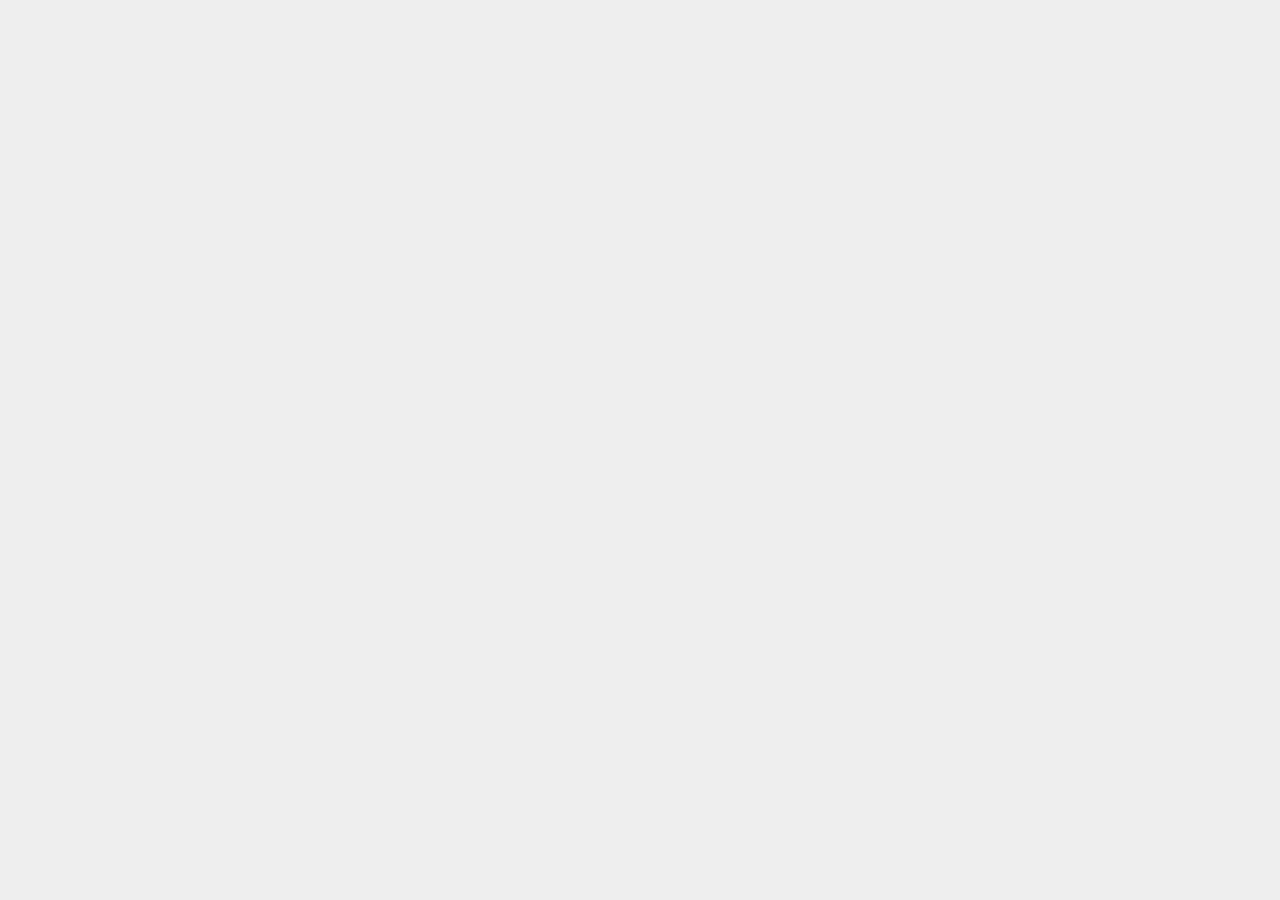
==== index.html @ 3e139305 "初期ファイル・構造作成。各ファイル基礎部分だけ" ====
<!DOCTYPE html>
<html>
	<head>
		<meta charset="utf-8">
		<title>百粁つむつむ</title>
		<meta name="viewport" content="width=device-width">
		<link rel="stylesheet" href="style.css">
	</head>
	<body>
		<div id="container">
			<span class="piece" id="center_piece"></span>
		</div>
		<script>
			function elm(id){
				return document.getElementById(id);
			}
		</script>
		<script src="util.js"></script>
	</body>
</html>
---- style.css ----
@font-face{
	font-family:'はんなり明朝';
	src:url("Hannari.otf");
}

body{
	color:#000;
	background-color:#EEE;
}

/* 外装コンテナ */
#container{
	position:absolute;
	top:0%;
	left:0%;
	bottom:0%;
	right:0%;
	width:100vmin;
	height:100vmin;
	margin:auto;
}

/*  */
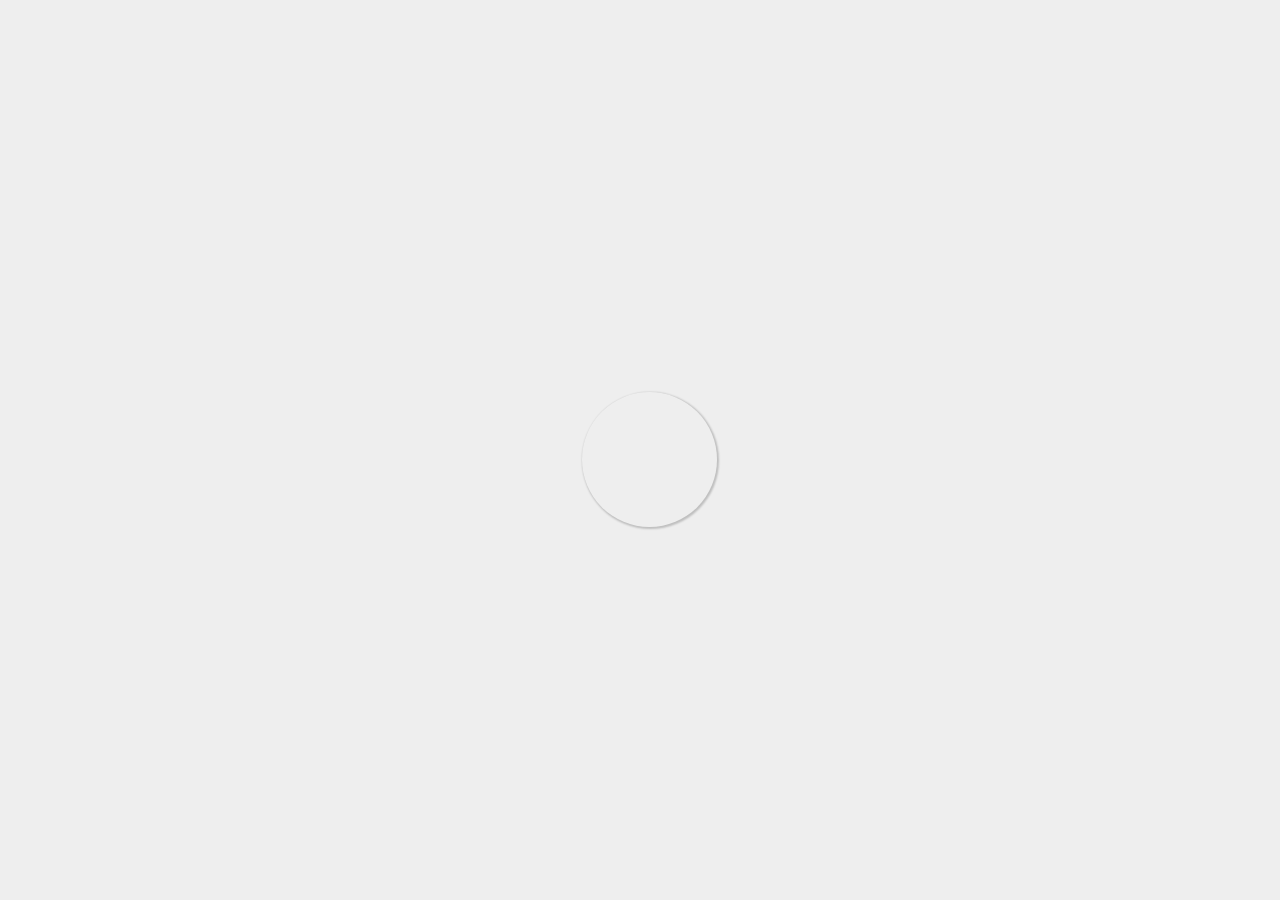
==== commit db324b64: "ソースファイル追加、センターピースを設計" ====
--- a/index.html
+++ b/index.html
@@ -8,7 +8,7 @@
 	</head>
 	<body>
 		<div id="container">
-			<span class="piece" id="center_piece"></span>
+			<span class="piece" id="centerPiece"></span>
 		</div>
 		<script>
 			function elm(id){
--- a/style.css
+++ b/style.css
@@ -20,4 +20,20 @@
 	margin:auto;
 }
 
-/*  */
+/* ピース */
+.piece{
+  display:inline-block;
+  position:absolute;
+  width:15%;
+  height:15%;
+  
+  background-color:#FFF;
+  box-shadow:1px 1px 2px 1px rgba(0,0,0,0.2);
+  border-radius:50%;
+}
+
+#centerPiece{
+  top:43.5%;
+  left:43.5%;
+  background:url('./src/point_black.png');
+}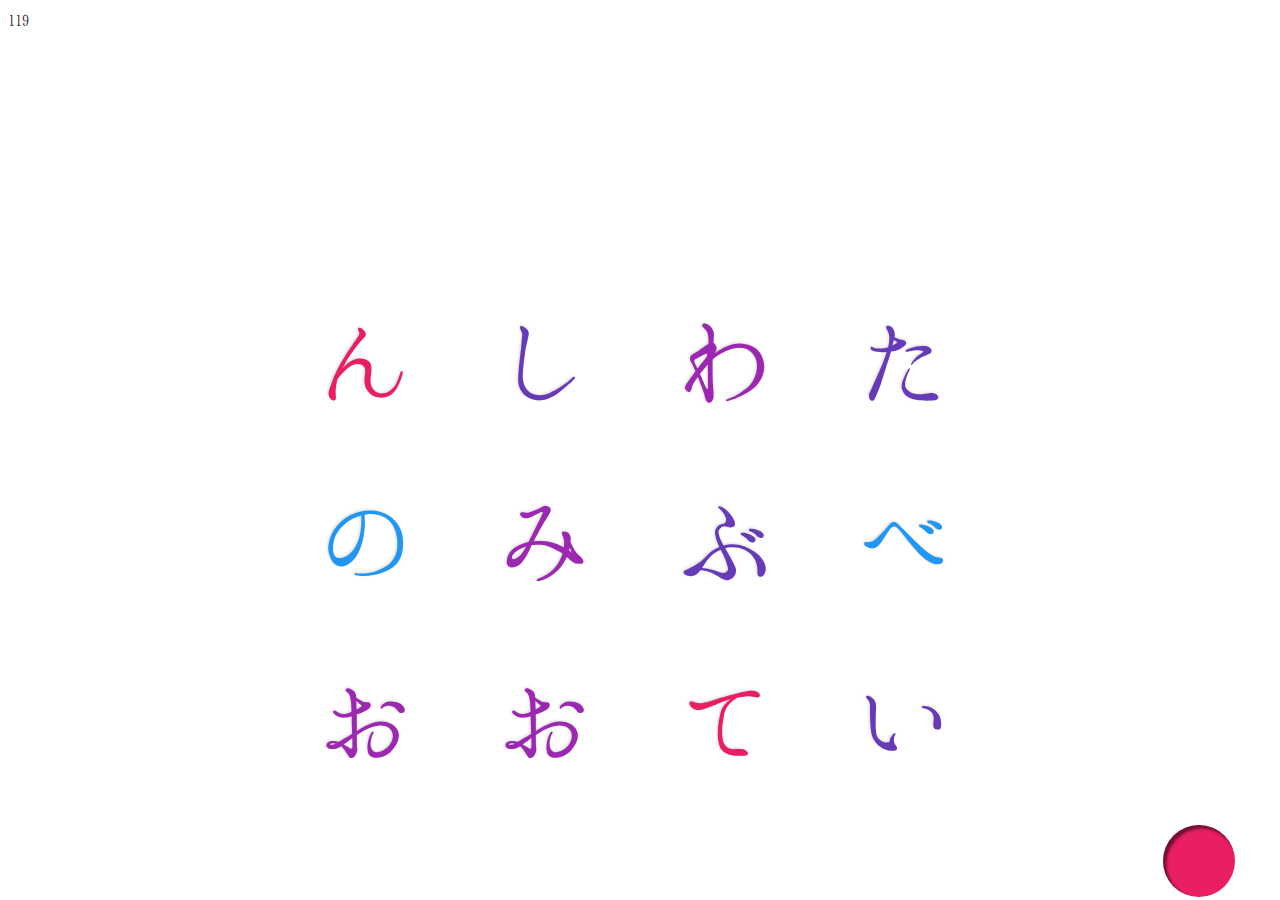
==== commit ccaab197: "前バージョンが公開されるようにファイルを追加" ====
--- a/index.html
+++ b/index.html
@@ -1,20 +1,497 @@
 <!DOCTYPE html>
 <html>
-	<head>
-		<meta charset="utf-8">
-		<title>百粁つむつむ</title>
-		<meta name="viewport" content="width=device-width">
-		<link rel="stylesheet" href="style.css">
-	</head>
-	<body>
-		<div id="container">
-			<span class="piece" id="centerPiece"></span>
-		</div>
-		<script>
-			function elm(id){
-				return document.getElementById(id);
+    <head>
+        <meta name="viewport" content="width=400,user-scalable=no"> 
+        <meta charset="utf-8">
+        <title>百粁つむつむ - 文字を並べる百粁用語パズル</title>
+        <style>
+        	@font-face{
+        		src:url("Hannari.otf");
+        		font-family:"はんなり"
+        	}
+            body{
+                background-color:#FFF;
+                font-family:"はんなり";
+            }
+            #wrapper{
+                position:absolute;
+                top:calc((100% - 95vmin)/2);
+                left:calc((100% - 95vmin)/2);
+                width:95vmin;
+                height:95vmin;
+                background-color:#FFF;
+            }
+            #container{
+                position:absolute;
+                top:8%;
+                left:8%;
+                width:84%;
+                height:84%;
+                background-color:#FFF;
+                overflow:hidden;
+            }
+            #cover{
+            		display:none;
+            		z-index:2;
+            		width:100%;
+            		height:100%;
+            		position:absolute;
+            		top:0%;
+            		left:0%;
+            		color:#FFF;
+            		opacity:0;
+            		transition:opacity 0.4s ease 0.1s;
+            }
+            #cover_filling{
+            		width:100%;
+            		height:100%;
+            		position:absolute;
+            		top:0%;
+            		left:0%;
+            		background-color:#2196f3;
+            		opacity:0.75;
+            		color:#FFF;
+            }
+            #cover_kana{
+            		position:absolute;
+            		top:30%;
+            		left:0%;
+            		width:100%;
+            		text-align:center;
+            		font-size:10vmin;
+            }
+            #cover_title{
+            		position:absolute;
+            		top:50%;
+            		left:0%;
+            		width:100%;
+            		text-align:center;
+            		font-size:5vmin;
+            }
+            #cover_score{
+            		position:absolute;
+            		top:70%;
+            		left:0%;
+            		width:100%;
+            		text-align:center;
+            		font-size:7vmin;
+            		font-weight:bold;
+            }
+            .block{
+            		display:block;
+                position:absolute;
+                bottom:0%;
+                width:19.95vmin;
+                height:19.95vmin;
+                color:#DDD;
+                text-shadow:-1px -1px 3px rgba(0,0,0,0.15);
+                text-align:center;
+                line-height:19.95vmin;
+                font:normal 12vmin "はんなり",serif;
+            		transition:bottom 0.3s ease-out 0s,color 0.3s ease-out 0s,transform 1s ease 0s,-webkit-transform 1s ease 0s,opacity 1s ease 0s;
+            }
+            .block div{
+            		position:absolute;
+            		top:0;
+            		left:0;
+            		right:0;
+            		bottom:0;
+            		margin:auto;
+            		width:100%;
+            		height:100%;
+            }
+            .block div:nth-child(1){
+            		border-radius:50%;
+            		-webkit-transform:scale(0);
+            		transform:scale(0);
+            		transition:transform 0.3s ease-out 0s,-webkit-transform 0.3s ease-out 0s;
+            }
+            .block div:nth-child(2){
+        	    	line-height:19.95vmin;
+            }
+            #foot{
+            		position:absolute;
+            		bottom:5vmin;
+            		right:5vmin;
+            		height:30px;
+            		text-align:right;
+            		width:100%;
+            }
+            #foot #lvd{
+            		position:absolute;
+            		right:0%;
+            		border-radius:50%;
+            		width:8vmin;
+            		height:8vmin;
+            		box-shadow:0.3vmin 0.3vmin 0.3vmin 0.1vmin  rgba(0,0,0,0.5) inset;
+            }
+            
+            @media (min-width:450px){
+            		.block{
+            			cursor:pointer;
+            		}
+            }
+        </style>
+        <script>
+var ects=[],ectsch=[];
+var ectsDefault=["いしぶたい","いそのかみ","ならこうえん","おおみわ","てんり","やまのべ","あすか"];
+var ectschDefault=["石舞台古墳","石上外苑公園","奈良公園","大神神社","天理大学","山の辺の道","飛鳥歴史公園"];
+var onects=[],tss=[];
+var cs=["#f44336","#E91E63","#9C27B0","#673AB7","#2196F3","#00BCD4","#009688","#4CAF50","#8BC34A","#FFC107","#FF9800","#795548"];
+var lv=0,lvline=[25,50,100,200],lvc=["#E91E63","#FF9800","#4CAF50","#2196F3","#673AB7"],lvn=["0","25+","50+","100+","200+"];
+var lvwds=[[]],lvtis=[[]];
+lvwds[1]=["やまだ","えびす","たまつら","ひばら","あべしせき","あまかし","かようちょう"];
+lvtis[1]=["山田といれっとおんりー","戎組合","玉列神社","桧原神社","安倍史跡公園","甘樫丘","萱生町集荷場"];
+lvwds[2]=["しらかわ","やさか","ふるいち","りょくち","へいじょうきゅう","よとぎ","かぐやま","かわら","かもつば"];
+lvtis[2]=["白河溜池","浅古八坂神社","古市公園","緑地公園","平城宮跡","夜都伎神社","香久山公園","川原寺跡","鴨都波神社"];
+lvwds[3]=["じょめい","ふたいじ","さくらい","だいこうじ","くにみ","がのごう","いこい"];
+lvtis[3]=["舒明天皇陵","不退寺","桜井ワープ・桜井図書館","大向寺橋","国見神社","雅の郷","憩の家"];
+lvwds[4]=["ろすと","とくべつたい","まっぷ","いっぱんたい","だんねん","けんこうそうだん","れすと"];
+lvtis[4]=["ロスト","特別隊","マップ","一般隊","断念","健康相談","レスト"];
+var bw=80,bh=80,bt=4,bl=4;
+var nsc=0;
+var b=[],c=[];
+var nw=[-1,-1],ns=[Infinity,Infinity],nc=[0,Math.floor(cs.length/2)],na=-1,nwt="";
+var nlv=0;
+
+//LocalStorage
+if(!localStorage){
+	alert("お使いのブラウザではLocalStorage機能がサポートされていないため、機能が一部停止します。");
+	var localStorage={};
+}
+localStorage.wlk_storage_format_ver=1;
+localStorage.wlk_last_access=new Date().getTime();
+if(!localStorage.wlk_first_access){
+	localStorage.wlk_first_access=new Date().getTime();
+}
+if(!localStorage.wlk_lv){
+	localStorage.wlk_lv=0;
+}
+lv=parseInt(localStorage.wlk_lv);
+
+/*for(var l=0;l<lv+1;l++){
+	ects=ects.concat(lvwds[l]);
+	ectsch=ectsch.concat(lvtis[l]);
+}*/
+
+//非タッチデバイス対応
+var TOUCH_EVENT='touchstart' in document ? 'touchstart':'click';
+
+function elm(id){
+	return document.getElementById(id);
+}
+
+function init(){
+	//LocalStorage
+	if(!localStorage.wlk_play_count){
+		localStorage.wlk_play_count=0;
+	}
+	if(!localStorage.wlk_max_score){
+		localStorage.wlk_max_score=0;
+	}
+	
+	elm("lvd").style.backgroundColor=lvc[lv];
+	elm("lvd").addEventListener("mousedown",function(e){
+		elm("cover_filling").style.backgroundColor=lvc[lv];
+		elm("cover").style.color="#FFF";
+		elm("cover_kana").innerHTML=localStorage.wlk_max_score;
+		elm("cover_title").innerHTML="あなたの最高点";
+		elm("cover_score").innerHTML="";
+		elm("cover").style.display="block";
+		setTimeout(function(){
+			elm("cover").style.opacity=1;
+		},1);
+		elm("cover").addEventListener("mousedown",function(){
+			elm("cover").style.opacity=0;
+			setTimeout(function(){
+				elm("cover").style.display="none";
+			},500);
+			elm("cover").removeEventListener("mousedown",arguments.callee);
+		});
+		e.preventDefault();
+	});
+	elm("lvd").addEventListener("mouseup",function(){
+		
+	});
+	
+	//nw=Math.floor(Math.random()*ects.length);
+	
+	nlv=0;
+	ects=ectsDefault,ectsch=ectschDefault;
+	
+	//フィールド配列初期化
+	for(var h=0;h<bl;h++){
+		b[h]=[];
+		for(var i=0;i<bt*2;i++){
+			b[h][i]=null;
+		}
+	}
+	nw=[-1,-1],ns=[Infinity,Infinity],nc=[0,Math.floor(cs.length/2)],na=-1,nwt="",onects=[],tss=[],nsc=0;
+	fillBlank();
+	ctrlGravity();
+}
+function fillBlank(){
+	var cue=[];
+	for(var h=0;h<bl;h++){
+		for(var i=bt;i<bt*2;i++){
+			if(!b[h][i]){
+				cue.push({h:h,i:i});
 			}
-		</script>
-		<script src="util.js"></script>
-	</body>
-</html>
+		}
+	}
+	for(var j=0;j<cue.length;j++){
+		var j1=Math.floor(Math.random()*cue.length),j2=Math.floor(Math.random()*cue.length);
+		var jx=cue[j1];
+		cue[j1]=cue[j2];
+		cue[j2]=jx;
+	}
+	
+	for(var k=0;k<cue.length;k++){
+		var nsw=Math.floor(Math.random()*1);//難易度切り替えココ
+		if(nw[nsw]<0||ns[nsw]>=ects[nw[nsw]].length){
+			do{
+				nw[nsw]=Math.floor(Math.random()*ects.length);
+			}while(onects.indexOf(nw[nsw])>=0)
+			ns[nsw]=0;
+			nc[nsw]++;
+			onects.push(nw[nsw])
+		}
+		/*
+				if(ns>=ects[nw].length){
+					while(onects.indexOf(nw)>=0){
+						nw=Math.floor(Math.random()*ects.length);
+					}
+					ns=0;
+					nc++;
+				}
+				*/
+		if(nc[nsw]>=cs.length){
+			nc[nsw]=0;
+		}
+		var el=document.createElement("div");
+		var tx=document.createElement("div");
+		var cc=document.createElement("div");
+		el.className="block";
+		try{
+			tx.appendChild(document.createTextNode(ects[nw[nsw]].charAt(ns[nsw])));
+		}catch(e){
+			alert(nw+"|"+nsw+"|"+ects+"|"+ects[nw[nsw]])
+		}
+		cc.style.backgroundColor=cs[nc[nsw]];
+		el.appendChild(cc);
+				el.appendChild(tx);
+				ns[nsw]++;
+				el.style.color=cs[nc[nsw]];
+				el.style.left=100/bl*cue[k].h+"%";
+				el.style.bottom=(100/bt*cue[k].i)+"%";
+				
+				el.addEventListener(TOUCH_EVENT,(function(el,nm,h,i,c){
+					return function(){
+						touchBlock(el,nm,h,i,c);
+					};
+				})(el,nw[nsw],cue[k].h,cue[k].i,cs[nc[nsw]]));
+				
+				el.h=cue[k].h,el.i=cue[k].i;
+				b[cue[k].h][cue[k].i]=el;
+				elm("container").appendChild(el);
+	}
+}
+function ctrlGravity(){
+	for(var s=0;s<bt*2;s++){
+		setTimeout((function(u){
+			return function(){
+				chkerForStage(u);
+			};
+		})(s),100*s);
+	}
+	function chkerForStage(i){
+		for(var h=0;h<bl;h++){
+			if(b[h][i]){
+				for(var j=0;j<i;j++){
+					if(!b[h][j]){
+						b[h][j]=b[h][i];
+						b[h][j].h=h,b[h][j].i=j;
+						b[h][i]=null;
+						b[h][j].style.bottom=100/bt*j+"%";
+						break;
+					}
+				}
+			}
+		}
+	}
+}
+
+function touchBlock(el,nm,x,y,c){
+	if(na!=nm&&na>=0){//na>=0がないと最初のタッチがアウトになる
+		breakCells();
+		return false;//厳格判定モードなう
+		for(var h=0;h<bl;h++){
+			for(var i=0;i<bt;i++){
+				if(!b[h][i])continue;
+				b[h][i].childNodes[0].style.transform="scale(0)";
+				b[h][i].childNodes[0].style.webkitTransform="scale(0)";
+				
+				b[h][i].style.color= b[h][i].childNodes[0].style.backgroundColor;
+			}
+		}
+		na=nm;
+		nwt="",tss=[];
+	}
+	nwt+=el.childNodes[1].innerHTML;
+	//el.h=x,el.i=y;
+	tss.push(el);
+	if(nwt==ects[nm]){
+		for(var j=0;j<tss.length;j++){
+			tss[j].parentNode.removeChild(tss[j]);
+			b[tss[j].h][tss[j].i]=null;
+		}
+		onects.splice(onects.indexOf(ects.indexOf(nwt)),1);
+		fillBlank();
+		ctrlGravity();
+		na=-1,nwt="",tss=[];
+		
+		nsc+=ects[nm].length;
+		elm("cover_filling").style.backgroundColor=c;
+		elm("cover").style.color="#FFF";
+		elm("cover_kana").innerHTML=ects[nm];
+		elm("cover_title").innerHTML=ectsch[nm];
+		elm("cover_score").innerHTML=nsc;
+		elm("cover").style.display="block";
+		setTimeout(function(){
+			elm("cover").style.opacity=1;
+		},1);
+		setTimeout(function(){
+			elm("cover").style.opacity=0;
+		},500);
+		setTimeout(function(){
+			elm("cover").style.display="none";
+		},800);
+		
+		
+		if(localStorage.wlk_max_score<nsc){
+		    localStorage.wlk_max_score=nsc;
+		}
+		
+		//LvUP判定
+		if(nsc>=lvline[nlv]){
+		    nlv++;
+		    if(lvline[nlv]){
+    			ects=ects.concat(lvwds[nlv]);
+    			ectsch=ectsch.concat(lvtis[nlv]);
+			    elm("lvd").style.backgroundColor=lvc[nlv];
+		    }
+		}
+		
+		/*
+		var s=nsc,scs=[],p=1
+		while(scs/Math.pow(10,p)<0)
+			var y=s%Math.pow(10,p);
+			for(var l=0;l<y/Math.pow(10,p-1);l++){
+				scs.push(cs[p-1]);
+			}
+			s-=y;
+			p++;
+		}
+		for(var o=0;o<scs.length;o++){
+			if(o>=elm("foot").childNode)
+		*/
+	}else if(nwt!=ects[nm].substring(0,nwt.length)){
+		//ゲーム終了
+		//プレイ回数ログ
+		localStorage.wlk_play_count++;
+		/*
+		if(localStorage.wlk_max_score<nsc){
+			localStorage.wlk_max_score=nsc;
+			ga("send","event","tsum_tsum","max_reflesh","",nsc)
+		}*/
+		//ga("send","event","tsum_tsum","start","",nsc);
+		
+		elm("cover_filling").style.backgroundColor="transparent";
+		elm("cover").style.color="#888";
+		elm("cover_kana").innerHTML="";
+		elm("cover_title").innerHTML="総得点";
+		elm("cover_score").innerHTML=nsc;
+		elm("cover").style.display="block";
+		setTimeout(function(){
+			elm("cover").style.opacity=1;
+		},1);
+		setTimeout(function(){
+			elm("cover").style.opacity=0;
+		},1800);
+		setTimeout(function(){
+			elm("cover").style.display="none";
+		},2200);
+		/*if(lvline[lv]&&lvline[lv]<=nsc){ 	
+			lv++;
+			localStorage.wlk_lv=lv;
+			elm("cover_filling").style.backgroundColor=lvc[lv];
+			elm("cover").style.color="#FFF";
+			elm("cover_kana").innerHTML=lvn[lv];
+			elm("cover_title").innerHTML="ラインクリア";
+			elm("lvd").style.backgroundColor=lvc[lv];
+			ects=ects.concat(lvwds[lv]);
+			ectsch=ectsch.concat(lvtis[lv]);
+			ga("send","event","tsum_tsum","levup","lev"+lv);
+		}*/
+		breakCells();
+		return false;
+	}
+	el.childNodes[0].style.transform="scale(0.8)";
+	el.childNodes[0].style.webkitTransform="scale(0.8)";
+	//alert( el.childNodes[0].style.background);
+	el.style.color="#FFF";
+}
+
+function breakCells(){
+	for(var h=0;h<bl;h++){
+		for(var i=0;i<bt;i++){
+			if(!b[h][i])continue;
+			b[h][i].style.transform="rotate("+Math.floor(Math.random()*360-180)+"deg)";
+			b[h][i].style.webkitTransform="rotate("+Math.floor(Math.random()*360-180)+"deg)";
+			b[h][i].style.color="#DDD";
+			b[h][i].style.opacity=0;
+			//b[h][i].style.bottom=-100/bt+'%';
+			setTimeout((function(h,i){
+				return function(){
+					b[h][i].parentNode.removeChild(b[h][i]);
+					b[h][i]=null;
+				};
+			})(h,i),1000);
+		}
+	}
+
+	setTimeout(init,2000);
+}
+window.addEventListener("load",init);
+        </script>
+        <script>
+  (function(i,s,o,g,r,a,m){i['GoogleAnalyticsObject']=r;i[r]=i[r]||function(){
+  (i[r].q=i[r].q||[]).push(arguments)},i[r].l=1*new Date();a=s.createElement(o),
+  m=s.getElementsByTagName(o)[0];a.async=1;a.src=g;m.parentNode.insertBefore(a,m)
+  })(window,document,'script','//www.google-analytics.com/analytics.js','ga');
+
+  ga('create', 'UA-59343512-1', 'auto');
+  ga('send', 'pageview');
+
+				</script>
+    </head>
+    <body>
+    	119
+        <div id="foot">
+        	<!--<a href="https://twitter.com/share" class="twitter-share-button" data-url="http://goo.gl/4qPgxQ" data-text="地名を辿ってポイントアップ！百粁つむつむをプレイしよう！" data-lang="ja" data-count="none" data-hashtags="百粁徒歩" data-dnt="true">ツイート</a>-->
+        	<script>!function(d,s,id){var js,fjs=d.getElementsByTagName(s)[0],p=/^http:/.test(d.location)?'http':'https';if(!d.getElementById(id)){js=d.createElement(s);js.id=id;js.src=p+'://platform.twitter.com/widgets.js';fjs.parentNode.insertBefore(js,fjs);}}(document, 'script', 'twitter-wjs');</script>
+        	 <span class="flushMsg" style="display:none;">自己新記録を共有</span>
+        	 <div id="lvd"></div>
+        </div>
+        <div id="wrapper">
+            <div id="container">
+            </div>
+        </div>
+        <div id="cover">
+			<div id="cover_filling"></div>
+    		<div id="cover_kana">ならこうえん</div>
+    		<div id="cover_title">奈良公園</div>
+    		<div id="cover_score">15</div>
+    	</div>
+    </body>
+</html>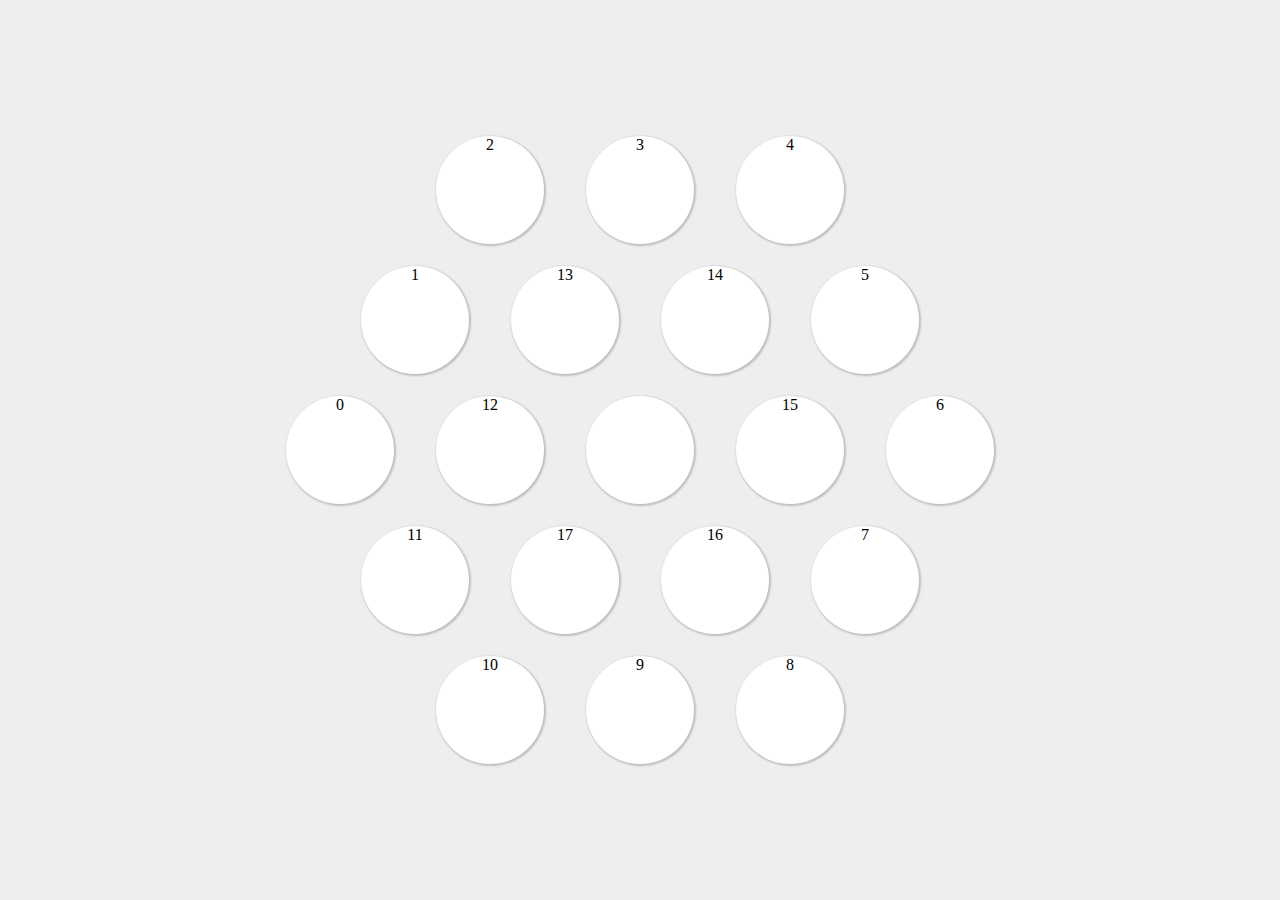
==== commit 2eb4d5b5: "画面上の基本ピースの配置" ====
--- a/index.html
+++ b/index.html
@@ -1,497 +1,21 @@
 <!DOCTYPE html>
 <html>
-    <head>
-        <meta name="viewport" content="width=400,user-scalable=no"> 
-        <meta charset="utf-8">
-        <title>百粁つむつむ - 文字を並べる百粁用語パズル</title>
-        <style>
-        	@font-face{
-        		src:url("Hannari.otf");
-        		font-family:"はんなり"
-        	}
-            body{
-                background-color:#FFF;
-                font-family:"はんなり";
-            }
-            #wrapper{
-                position:absolute;
-                top:calc((100% - 95vmin)/2);
-                left:calc((100% - 95vmin)/2);
-                width:95vmin;
-                height:95vmin;
-                background-color:#FFF;
-            }
-            #container{
-                position:absolute;
-                top:8%;
-                left:8%;
-                width:84%;
-                height:84%;
-                background-color:#FFF;
-                overflow:hidden;
-            }
-            #cover{
-            		display:none;
-            		z-index:2;
-            		width:100%;
-            		height:100%;
-            		position:absolute;
-            		top:0%;
-            		left:0%;
-            		color:#FFF;
-            		opacity:0;
-            		transition:opacity 0.4s ease 0.1s;
-            }
-            #cover_filling{
-            		width:100%;
-            		height:100%;
-            		position:absolute;
-            		top:0%;
-            		left:0%;
-            		background-color:#2196f3;
-            		opacity:0.75;
-            		color:#FFF;
-            }
-            #cover_kana{
-            		position:absolute;
-            		top:30%;
-            		left:0%;
-            		width:100%;
-            		text-align:center;
-            		font-size:10vmin;
-            }
-            #cover_title{
-            		position:absolute;
-            		top:50%;
-            		left:0%;
-            		width:100%;
-            		text-align:center;
-            		font-size:5vmin;
-            }
-            #cover_score{
-            		position:absolute;
-            		top:70%;
-            		left:0%;
-            		width:100%;
-            		text-align:center;
-            		font-size:7vmin;
-            		font-weight:bold;
-            }
-            .block{
-            		display:block;
-                position:absolute;
-                bottom:0%;
-                width:19.95vmin;
-                height:19.95vmin;
-                color:#DDD;
-                text-shadow:-1px -1px 3px rgba(0,0,0,0.15);
-                text-align:center;
-                line-height:19.95vmin;
-                font:normal 12vmin "はんなり",serif;
-            		transition:bottom 0.3s ease-out 0s,color 0.3s ease-out 0s,transform 1s ease 0s,-webkit-transform 1s ease 0s,opacity 1s ease 0s;
-            }
-            .block div{
-            		position:absolute;
-            		top:0;
-            		left:0;
-            		right:0;
-            		bottom:0;
-            		margin:auto;
-            		width:100%;
-            		height:100%;
-            }
-            .block div:nth-child(1){
-            		border-radius:50%;
-            		-webkit-transform:scale(0);
-            		transform:scale(0);
-            		transition:transform 0.3s ease-out 0s,-webkit-transform 0.3s ease-out 0s;
-            }
-            .block div:nth-child(2){
-        	    	line-height:19.95vmin;
-            }
-            #foot{
-            		position:absolute;
-            		bottom:5vmin;
-            		right:5vmin;
-            		height:30px;
-            		text-align:right;
-            		width:100%;
-            }
-            #foot #lvd{
-            		position:absolute;
-            		right:0%;
-            		border-radius:50%;
-            		width:8vmin;
-            		height:8vmin;
-            		box-shadow:0.3vmin 0.3vmin 0.3vmin 0.1vmin  rgba(0,0,0,0.5) inset;
-            }
-            
-            @media (min-width:450px){
-            		.block{
-            			cursor:pointer;
-            		}
-            }
-        </style>
-        <script>
-var ects=[],ectsch=[];
-var ectsDefault=["いしぶたい","いそのかみ","ならこうえん","おおみわ","てんり","やまのべ","あすか"];
-var ectschDefault=["石舞台古墳","石上外苑公園","奈良公園","大神神社","天理大学","山の辺の道","飛鳥歴史公園"];
-var onects=[],tss=[];
-var cs=["#f44336","#E91E63","#9C27B0","#673AB7","#2196F3","#00BCD4","#009688","#4CAF50","#8BC34A","#FFC107","#FF9800","#795548"];
-var lv=0,lvline=[25,50,100,200],lvc=["#E91E63","#FF9800","#4CAF50","#2196F3","#673AB7"],lvn=["0","25+","50+","100+","200+"];
-var lvwds=[[]],lvtis=[[]];
-lvwds[1]=["やまだ","えびす","たまつら","ひばら","あべしせき","あまかし","かようちょう"];
-lvtis[1]=["山田といれっとおんりー","戎組合","玉列神社","桧原神社","安倍史跡公園","甘樫丘","萱生町集荷場"];
-lvwds[2]=["しらかわ","やさか","ふるいち","りょくち","へいじょうきゅう","よとぎ","かぐやま","かわら","かもつば"];
-lvtis[2]=["白河溜池","浅古八坂神社","古市公園","緑地公園","平城宮跡","夜都伎神社","香久山公園","川原寺跡","鴨都波神社"];
-lvwds[3]=["じょめい","ふたいじ","さくらい","だいこうじ","くにみ","がのごう","いこい"];
-lvtis[3]=["舒明天皇陵","不退寺","桜井ワープ・桜井図書館","大向寺橋","国見神社","雅の郷","憩の家"];
-lvwds[4]=["ろすと","とくべつたい","まっぷ","いっぱんたい","だんねん","けんこうそうだん","れすと"];
-lvtis[4]=["ロスト","特別隊","マップ","一般隊","断念","健康相談","レスト"];
-var bw=80,bh=80,bt=4,bl=4;
-var nsc=0;
-var b=[],c=[];
-var nw=[-1,-1],ns=[Infinity,Infinity],nc=[0,Math.floor(cs.length/2)],na=-1,nwt="";
-var nlv=0;
-
-//LocalStorage
-if(!localStorage){
-	alert("お使いのブラウザではLocalStorage機能がサポートされていないため、機能が一部停止します。");
-	var localStorage={};
-}
-localStorage.wlk_storage_format_ver=1;
-localStorage.wlk_last_access=new Date().getTime();
-if(!localStorage.wlk_first_access){
-	localStorage.wlk_first_access=new Date().getTime();
-}
-if(!localStorage.wlk_lv){
-	localStorage.wlk_lv=0;
-}
-lv=parseInt(localStorage.wlk_lv);
-
-/*for(var l=0;l<lv+1;l++){
-	ects=ects.concat(lvwds[l]);
-	ectsch=ectsch.concat(lvtis[l]);
-}*/
-
-//非タッチデバイス対応
-var TOUCH_EVENT='touchstart' in document ? 'touchstart':'click';
-
-function elm(id){
-	return document.getElementById(id);
-}
-
-function init(){
-	//LocalStorage
-	if(!localStorage.wlk_play_count){
-		localStorage.wlk_play_count=0;
-	}
-	if(!localStorage.wlk_max_score){
-		localStorage.wlk_max_score=0;
-	}
-	
-	elm("lvd").style.backgroundColor=lvc[lv];
-	elm("lvd").addEventListener("mousedown",function(e){
-		elm("cover_filling").style.backgroundColor=lvc[lv];
-		elm("cover").style.color="#FFF";
-		elm("cover_kana").innerHTML=localStorage.wlk_max_score;
-		elm("cover_title").innerHTML="あなたの最高点";
-		elm("cover_score").innerHTML="";
-		elm("cover").style.display="block";
-		setTimeout(function(){
-			elm("cover").style.opacity=1;
-		},1);
-		elm("cover").addEventListener("mousedown",function(){
-			elm("cover").style.opacity=0;
-			setTimeout(function(){
-				elm("cover").style.display="none";
-			},500);
-			elm("cover").removeEventListener("mousedown",arguments.callee);
-		});
-		e.preventDefault();
-	});
-	elm("lvd").addEventListener("mouseup",function(){
-		
-	});
-	
-	//nw=Math.floor(Math.random()*ects.length);
-	
-	nlv=0;
-	ects=ectsDefault,ectsch=ectschDefault;
-	
-	//フィールド配列初期化
-	for(var h=0;h<bl;h++){
-		b[h]=[];
-		for(var i=0;i<bt*2;i++){
-			b[h][i]=null;
-		}
-	}
-	nw=[-1,-1],ns=[Infinity,Infinity],nc=[0,Math.floor(cs.length/2)],na=-1,nwt="",onects=[],tss=[],nsc=0;
-	fillBlank();
-	ctrlGravity();
-}
-function fillBlank(){
-	var cue=[];
-	for(var h=0;h<bl;h++){
-		for(var i=bt;i<bt*2;i++){
-			if(!b[h][i]){
-				cue.push({h:h,i:i});
+	<head>
+		<meta charset="utf-8">
+		<title>百粁つむつむ</title>
+		<meta name="viewport" content="width=device-width">
+		<link rel="stylesheet" href="style.css">
+	</head>
+	<body>
+		<div id="container">
+			<span class="piece" id="centerPiece"></span>
+		</div>
+		<script>
+			function elm(id){
+				return document.getElementById(id);
 			}
-		}
-	}
-	for(var j=0;j<cue.length;j++){
-		var j1=Math.floor(Math.random()*cue.length),j2=Math.floor(Math.random()*cue.length);
-		var jx=cue[j1];
-		cue[j1]=cue[j2];
-		cue[j2]=jx;
-	}
-	
-	for(var k=0;k<cue.length;k++){
-		var nsw=Math.floor(Math.random()*1);//難易度切り替えココ
-		if(nw[nsw]<0||ns[nsw]>=ects[nw[nsw]].length){
-			do{
-				nw[nsw]=Math.floor(Math.random()*ects.length);
-			}while(onects.indexOf(nw[nsw])>=0)
-			ns[nsw]=0;
-			nc[nsw]++;
-			onects.push(nw[nsw])
-		}
-		/*
-				if(ns>=ects[nw].length){
-					while(onects.indexOf(nw)>=0){
-						nw=Math.floor(Math.random()*ects.length);
-					}
-					ns=0;
-					nc++;
-				}
-				*/
-		if(nc[nsw]>=cs.length){
-			nc[nsw]=0;
-		}
-		var el=document.createElement("div");
-		var tx=document.createElement("div");
-		var cc=document.createElement("div");
-		el.className="block";
-		try{
-			tx.appendChild(document.createTextNode(ects[nw[nsw]].charAt(ns[nsw])));
-		}catch(e){
-			alert(nw+"|"+nsw+"|"+ects+"|"+ects[nw[nsw]])
-		}
-		cc.style.backgroundColor=cs[nc[nsw]];
-		el.appendChild(cc);
-				el.appendChild(tx);
-				ns[nsw]++;
-				el.style.color=cs[nc[nsw]];
-				el.style.left=100/bl*cue[k].h+"%";
-				el.style.bottom=(100/bt*cue[k].i)+"%";
-				
-				el.addEventListener(TOUCH_EVENT,(function(el,nm,h,i,c){
-					return function(){
-						touchBlock(el,nm,h,i,c);
-					};
-				})(el,nw[nsw],cue[k].h,cue[k].i,cs[nc[nsw]]));
-				
-				el.h=cue[k].h,el.i=cue[k].i;
-				b[cue[k].h][cue[k].i]=el;
-				elm("container").appendChild(el);
-	}
-}
-function ctrlGravity(){
-	for(var s=0;s<bt*2;s++){
-		setTimeout((function(u){
-			return function(){
-				chkerForStage(u);
-			};
-		})(s),100*s);
-	}
-	function chkerForStage(i){
-		for(var h=0;h<bl;h++){
-			if(b[h][i]){
-				for(var j=0;j<i;j++){
-					if(!b[h][j]){
-						b[h][j]=b[h][i];
-						b[h][j].h=h,b[h][j].i=j;
-						b[h][i]=null;
-						b[h][j].style.bottom=100/bt*j+"%";
-						break;
-					}
-				}
-			}
-		}
-	}
-}
-
-function touchBlock(el,nm,x,y,c){
-	if(na!=nm&&na>=0){//na>=0がないと最初のタッチがアウトになる
-		breakCells();
-		return false;//厳格判定モードなう
-		for(var h=0;h<bl;h++){
-			for(var i=0;i<bt;i++){
-				if(!b[h][i])continue;
-				b[h][i].childNodes[0].style.transform="scale(0)";
-				b[h][i].childNodes[0].style.webkitTransform="scale(0)";
-				
-				b[h][i].style.color= b[h][i].childNodes[0].style.backgroundColor;
-			}
-		}
-		na=nm;
-		nwt="",tss=[];
-	}
-	nwt+=el.childNodes[1].innerHTML;
-	//el.h=x,el.i=y;
-	tss.push(el);
-	if(nwt==ects[nm]){
-		for(var j=0;j<tss.length;j++){
-			tss[j].parentNode.removeChild(tss[j]);
-			b[tss[j].h][tss[j].i]=null;
-		}
-		onects.splice(onects.indexOf(ects.indexOf(nwt)),1);
-		fillBlank();
-		ctrlGravity();
-		na=-1,nwt="",tss=[];
-		
-		nsc+=ects[nm].length;
-		elm("cover_filling").style.backgroundColor=c;
-		elm("cover").style.color="#FFF";
-		elm("cover_kana").innerHTML=ects[nm];
-		elm("cover_title").innerHTML=ectsch[nm];
-		elm("cover_score").innerHTML=nsc;
-		elm("cover").style.display="block";
-		setTimeout(function(){
-			elm("cover").style.opacity=1;
-		},1);
-		setTimeout(function(){
-			elm("cover").style.opacity=0;
-		},500);
-		setTimeout(function(){
-			elm("cover").style.display="none";
-		},800);
-		
-		
-		if(localStorage.wlk_max_score<nsc){
-		    localStorage.wlk_max_score=nsc;
-		}
-		
-		//LvUP判定
-		if(nsc>=lvline[nlv]){
-		    nlv++;
-		    if(lvline[nlv]){
-    			ects=ects.concat(lvwds[nlv]);
-    			ectsch=ectsch.concat(lvtis[nlv]);
-			    elm("lvd").style.backgroundColor=lvc[nlv];
-		    }
-		}
-		
-		/*
-		var s=nsc,scs=[],p=1
-		while(scs/Math.pow(10,p)<0)
-			var y=s%Math.pow(10,p);
-			for(var l=0;l<y/Math.pow(10,p-1);l++){
-				scs.push(cs[p-1]);
-			}
-			s-=y;
-			p++;
-		}
-		for(var o=0;o<scs.length;o++){
-			if(o>=elm("foot").childNode)
-		*/
-	}else if(nwt!=ects[nm].substring(0,nwt.length)){
-		//ゲーム終了
-		//プレイ回数ログ
-		localStorage.wlk_play_count++;
-		/*
-		if(localStorage.wlk_max_score<nsc){
-			localStorage.wlk_max_score=nsc;
-			ga("send","event","tsum_tsum","max_reflesh","",nsc)
-		}*/
-		//ga("send","event","tsum_tsum","start","",nsc);
-		
-		elm("cover_filling").style.backgroundColor="transparent";
-		elm("cover").style.color="#888";
-		elm("cover_kana").innerHTML="";
-		elm("cover_title").innerHTML="総得点";
-		elm("cover_score").innerHTML=nsc;
-		elm("cover").style.display="block";
-		setTimeout(function(){
-			elm("cover").style.opacity=1;
-		},1);
-		setTimeout(function(){
-			elm("cover").style.opacity=0;
-		},1800);
-		setTimeout(function(){
-			elm("cover").style.display="none";
-		},2200);
-		/*if(lvline[lv]&&lvline[lv]<=nsc){ 	
-			lv++;
-			localStorage.wlk_lv=lv;
-			elm("cover_filling").style.backgroundColor=lvc[lv];
-			elm("cover").style.color="#FFF";
-			elm("cover_kana").innerHTML=lvn[lv];
-			elm("cover_title").innerHTML="ラインクリア";
-			elm("lvd").style.backgroundColor=lvc[lv];
-			ects=ects.concat(lvwds[lv]);
-			ectsch=ectsch.concat(lvtis[lv]);
-			ga("send","event","tsum_tsum","levup","lev"+lv);
-		}*/
-		breakCells();
-		return false;
-	}
-	el.childNodes[0].style.transform="scale(0.8)";
-	el.childNodes[0].style.webkitTransform="scale(0.8)";
-	//alert( el.childNodes[0].style.background);
-	el.style.color="#FFF";
-}
-
-function breakCells(){
-	for(var h=0;h<bl;h++){
-		for(var i=0;i<bt;i++){
-			if(!b[h][i])continue;
-			b[h][i].style.transform="rotate("+Math.floor(Math.random()*360-180)+"deg)";
-			b[h][i].style.webkitTransform="rotate("+Math.floor(Math.random()*360-180)+"deg)";
-			b[h][i].style.color="#DDD";
-			b[h][i].style.opacity=0;
-			//b[h][i].style.bottom=-100/bt+'%';
-			setTimeout((function(h,i){
-				return function(){
-					b[h][i].parentNode.removeChild(b[h][i]);
-					b[h][i]=null;
-				};
-			})(h,i),1000);
-		}
-	}
-
-	setTimeout(init,2000);
-}
-window.addEventListener("load",init);
-        </script>
-        <script>
-  (function(i,s,o,g,r,a,m){i['GoogleAnalyticsObject']=r;i[r]=i[r]||function(){
-  (i[r].q=i[r].q||[]).push(arguments)},i[r].l=1*new Date();a=s.createElement(o),
-  m=s.getElementsByTagName(o)[0];a.async=1;a.src=g;m.parentNode.insertBefore(a,m)
-  })(window,document,'script','//www.google-analytics.com/analytics.js','ga');
-
-  ga('create', 'UA-59343512-1', 'auto');
-  ga('send', 'pageview');
-
-				</script>
-    </head>
-    <body>
-    	119
-        <div id="foot">
-        	<!--<a href="https://twitter.com/share" class="twitter-share-button" data-url="http://goo.gl/4qPgxQ" data-text="地名を辿ってポイントアップ！百粁つむつむをプレイしよう！" data-lang="ja" data-count="none" data-hashtags="百粁徒歩" data-dnt="true">ツイート</a>-->
-        	<script>!function(d,s,id){var js,fjs=d.getElementsByTagName(s)[0],p=/^http:/.test(d.location)?'http':'https';if(!d.getElementById(id)){js=d.createElement(s);js.id=id;js.src=p+'://platform.twitter.com/widgets.js';fjs.parentNode.insertBefore(js,fjs);}}(document, 'script', 'twitter-wjs');</script>
-        	 <span class="flushMsg" style="display:none;">自己新記録を共有</span>
-        	 <div id="lvd"></div>
-        </div>
-        <div id="wrapper">
-            <div id="container">
-            </div>
-        </div>
-        <div id="cover">
-			<div id="cover_filling"></div>
-    		<div id="cover_kana">ならこうえん</div>
-    		<div id="cover_title">奈良公園</div>
-    		<div id="cover_score">15</div>
-    	</div>
-    </body>
+		</script>
+		<script src="util.js"></script>
+		<script src="main.js"></script>
+	</body>
 </html>--- a/style.css
+++ b/style.css
@@ -0,0 +1,42 @@
+@font-face{
+	font-family: 'はんなり明朝';
+	src: url("Hannari.otf");
+}
+
+body{
+	color: #000;
+	background-color: #EEE;
+}
+
+/* 外装コンテナ */
+#container{
+	position: absolute;
+	top: 0%;
+	left: 0%;
+	bottom: 0%;
+	right: 0%;
+	width: 100vmin;
+	height: 100vmin;
+	margin: auto;
+}
+
+/* ピース */
+.piece{
+  display: table-cell;
+  position: absolute;
+  width: 12%;
+  height: 12%;
+  
+  background-color: #FFF;
+  box-shadow: 1px 1px 2px 1px rgba(0,0,0,0.2);
+  border-radius: 50%;
+  text-align: center;
+  vertical-align: middle;
+}
+
+#centerPiece{
+  top: 44%;
+  left: 44%;
+  background: #FFF url('./src/point_black.png') center no-repeat;
+  background-size: 80%;
+}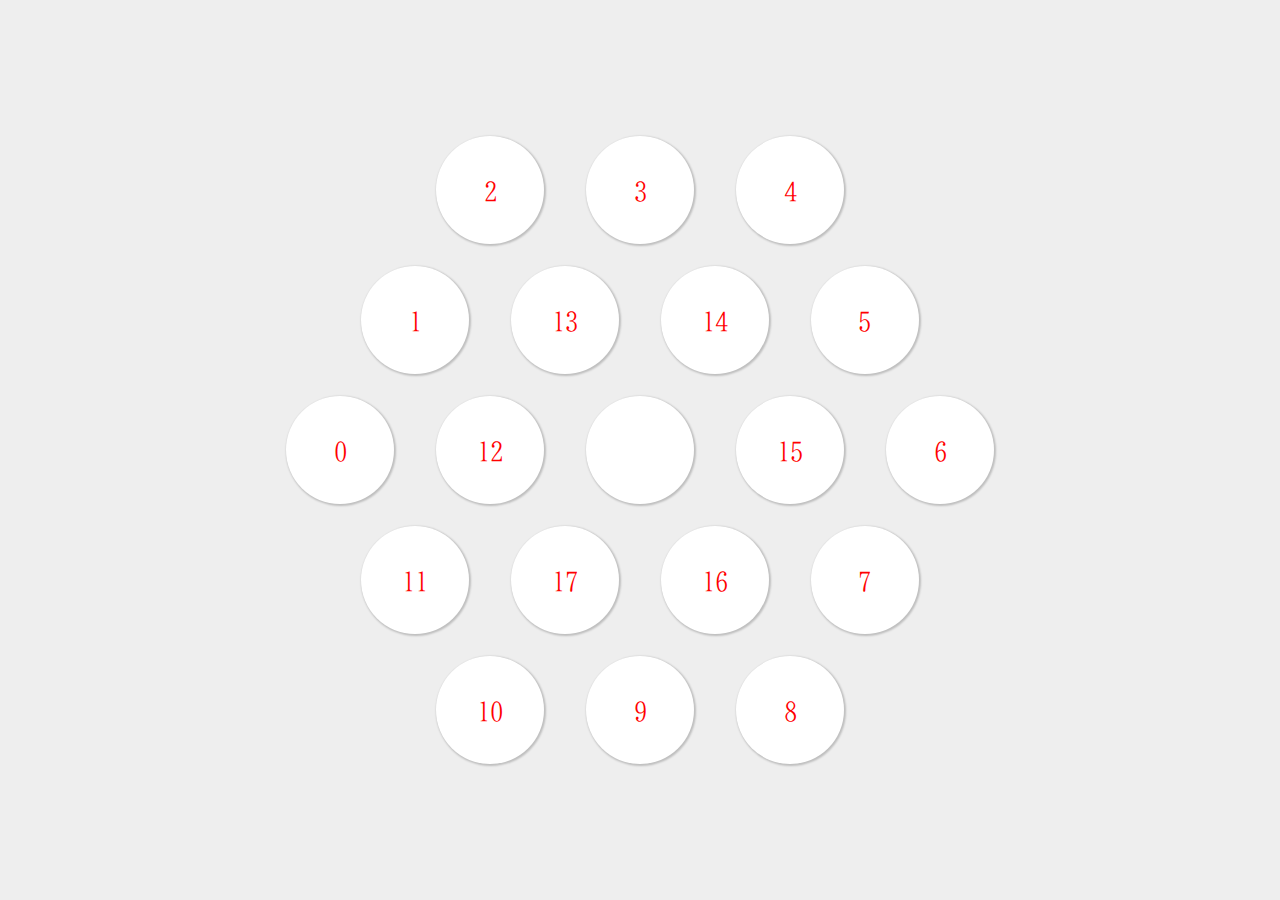
==== commit dc69b083: "辞書ファイルを追加" ====
--- a/index.html
+++ b/index.html
@@ -15,6 +15,7 @@
 				return document.getElementById(id);
 			}
 		</script>
+		<script src="word.js"></script>
 		<script src="util.js"></script>
 		<script src="main.js"></script>
 	</body>
--- a/style.css
+++ b/style.css
@@ -1,6 +1,6 @@
 @font-face{
 	font-family: 'はんなり明朝';
-	src: url("Hannari.otf");
+	src: url("src/Hannari.otf");
 }
 
 body{
@@ -22,21 +22,31 @@
 
 /* ピース */
 .piece{
-  display: table-cell;
-  position: absolute;
-  width: 12%;
-  height: 12%;
+ display: inline-block;
+ position: absolute;
+ width: 12%;
+ height: 12%;
   
-  background-color: #FFF;
-  box-shadow: 1px 1px 2px 1px rgba(0,0,0,0.2);
-  border-radius: 50%;
-  text-align: center;
-  vertical-align: middle;
+ background-color: #FFF;
+ box-shadow: 1px 1px 2px 1px rgba(0,0,0,0.2);
+	border-radius: 50%;
+ text-align: center;
+}
+
+.pieceLabel{
+	position: absolute;
+	top: 50%;
+	left: 0%;
+	width: 100%;
+	margin-top: -0.7em;
+	
+	color: red;
+	font: normal 30px 'はんなり明朝';
 }
 
 #centerPiece{
-  top: 44%;
-  left: 44%;
-  background: #FFF url('./src/point_black.png') center no-repeat;
-  background-size: 80%;
+ top: 44%;
+ left: 44%;
+ background: #FFF url('./src/point_black.png') center no-repeat;
+ background-size: 80%;
 }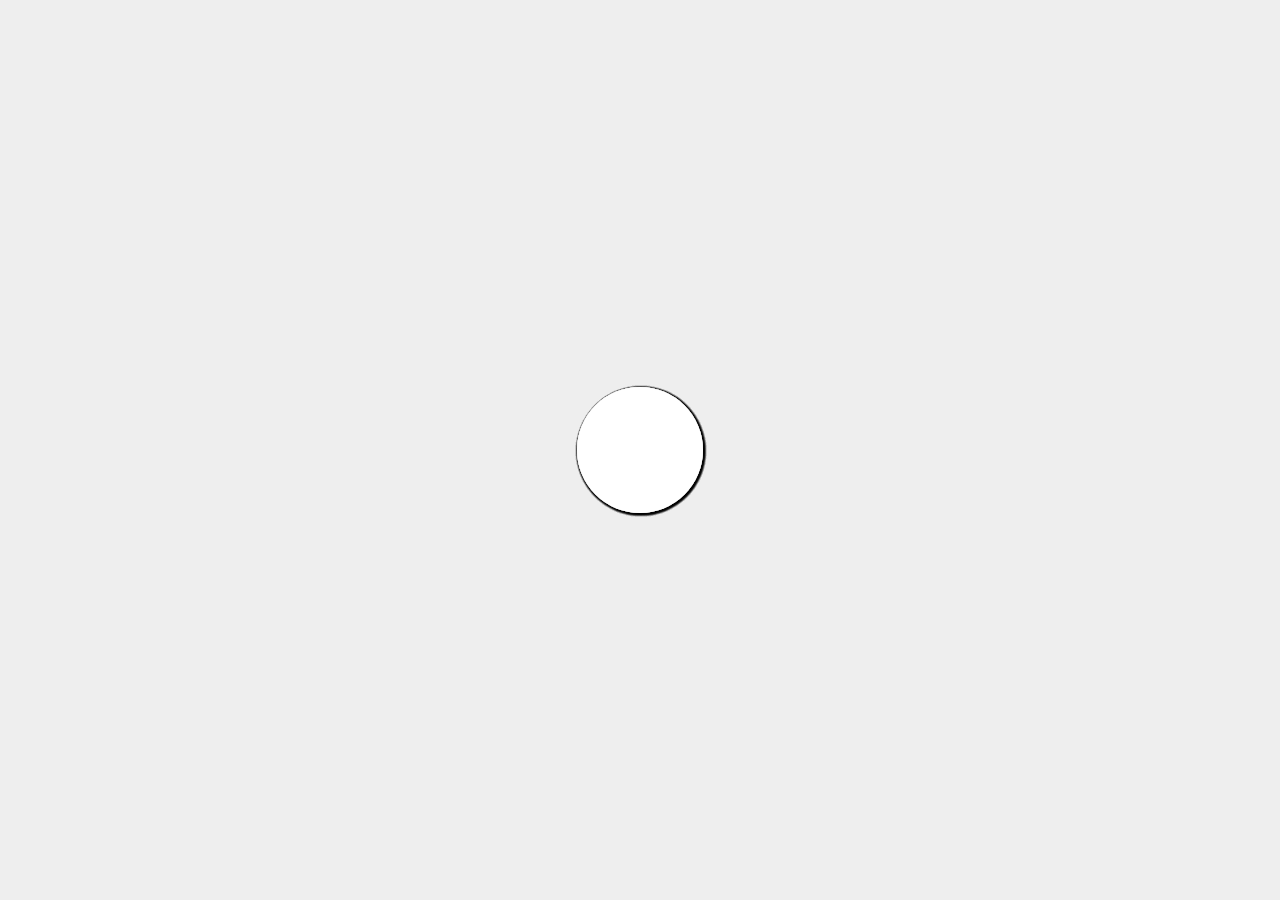
==== commit c69ed02f: "v2基本構成：レイアウト変更" ====
--- a/index.html
+++ b/index.html
@@ -15,6 +15,7 @@
 				return document.getElementById(id);
 			}
 		</script>
+		<script src="cursorTracker.js"></script>
 		<script src="word.js"></script>
 		<script src="util.js"></script>
 		<script src="main.js"></script>
--- a/style.css
+++ b/style.css
@@ -24,13 +24,21 @@
 .piece{
  display: inline-block;
  position: absolute;
- width: 12%;
- height: 12%;
+ top: 43%;
+ left: 43%;
+ width: 14%;
+ height: 14%;
   
  background-color: #FFF;
  box-shadow: 1px 1px 2px 1px rgba(0,0,0,0.2);
 	border-radius: 50%;
  text-align: center;
+ 
+ transition: top 0.2s ease-out 0s,
+		left 0.2s ease-out 0s,
+		width 0.2s ease-out 0s,
+		height 0.2s ease-out 0s,
+		background-color 0.2s ease 0s;
 }
 
 .pieceLabel{
@@ -40,13 +48,14 @@
 	width: 100%;
 	margin-top: -0.7em;
 	
-	color: red;
-	font: normal 30px 'はんなり明朝';
+	font: normal 6vmin 'はんなり明朝';
 }
 
 #centerPiece{
- top: 44%;
- left: 44%;
+ top: 43%;
+ left: 43%;
+ z-index: 2;
+ 
  background: #FFF url('./src/point_black.png') center no-repeat;
  background-size: 80%;
 }